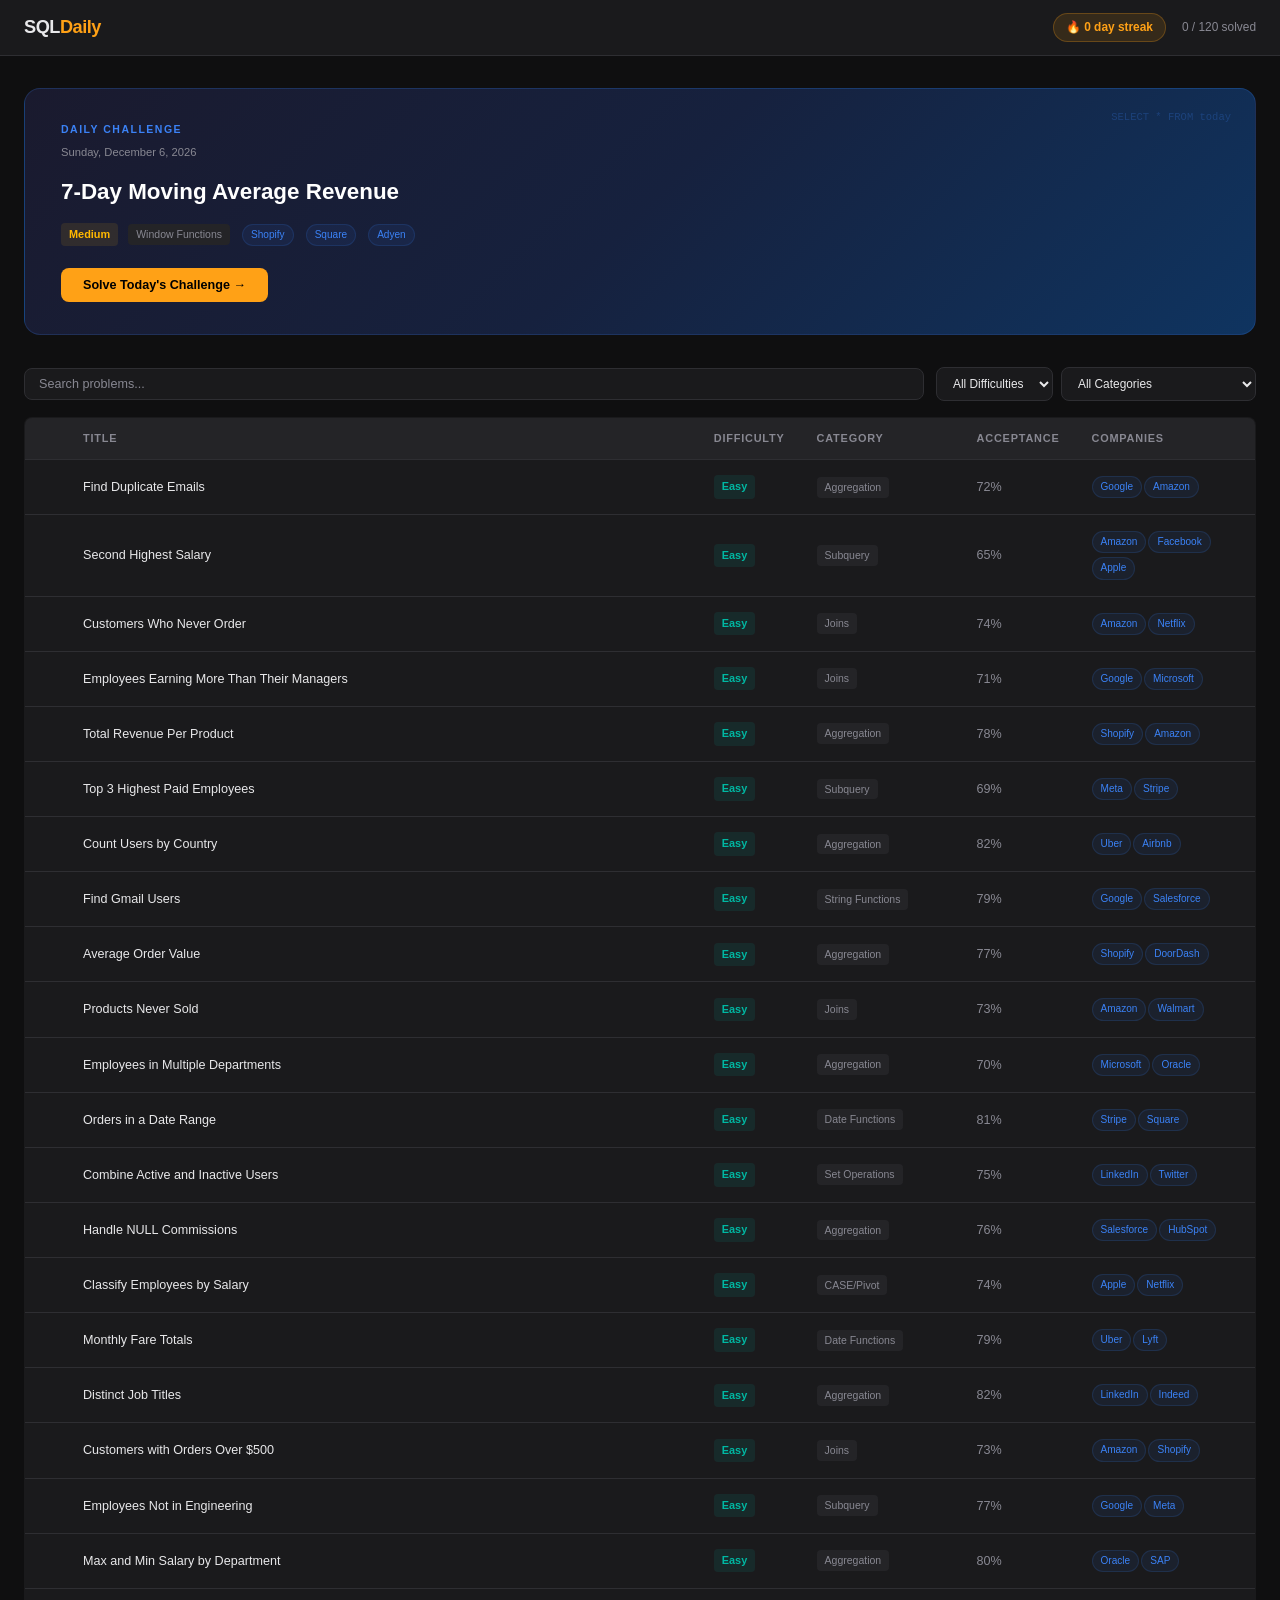
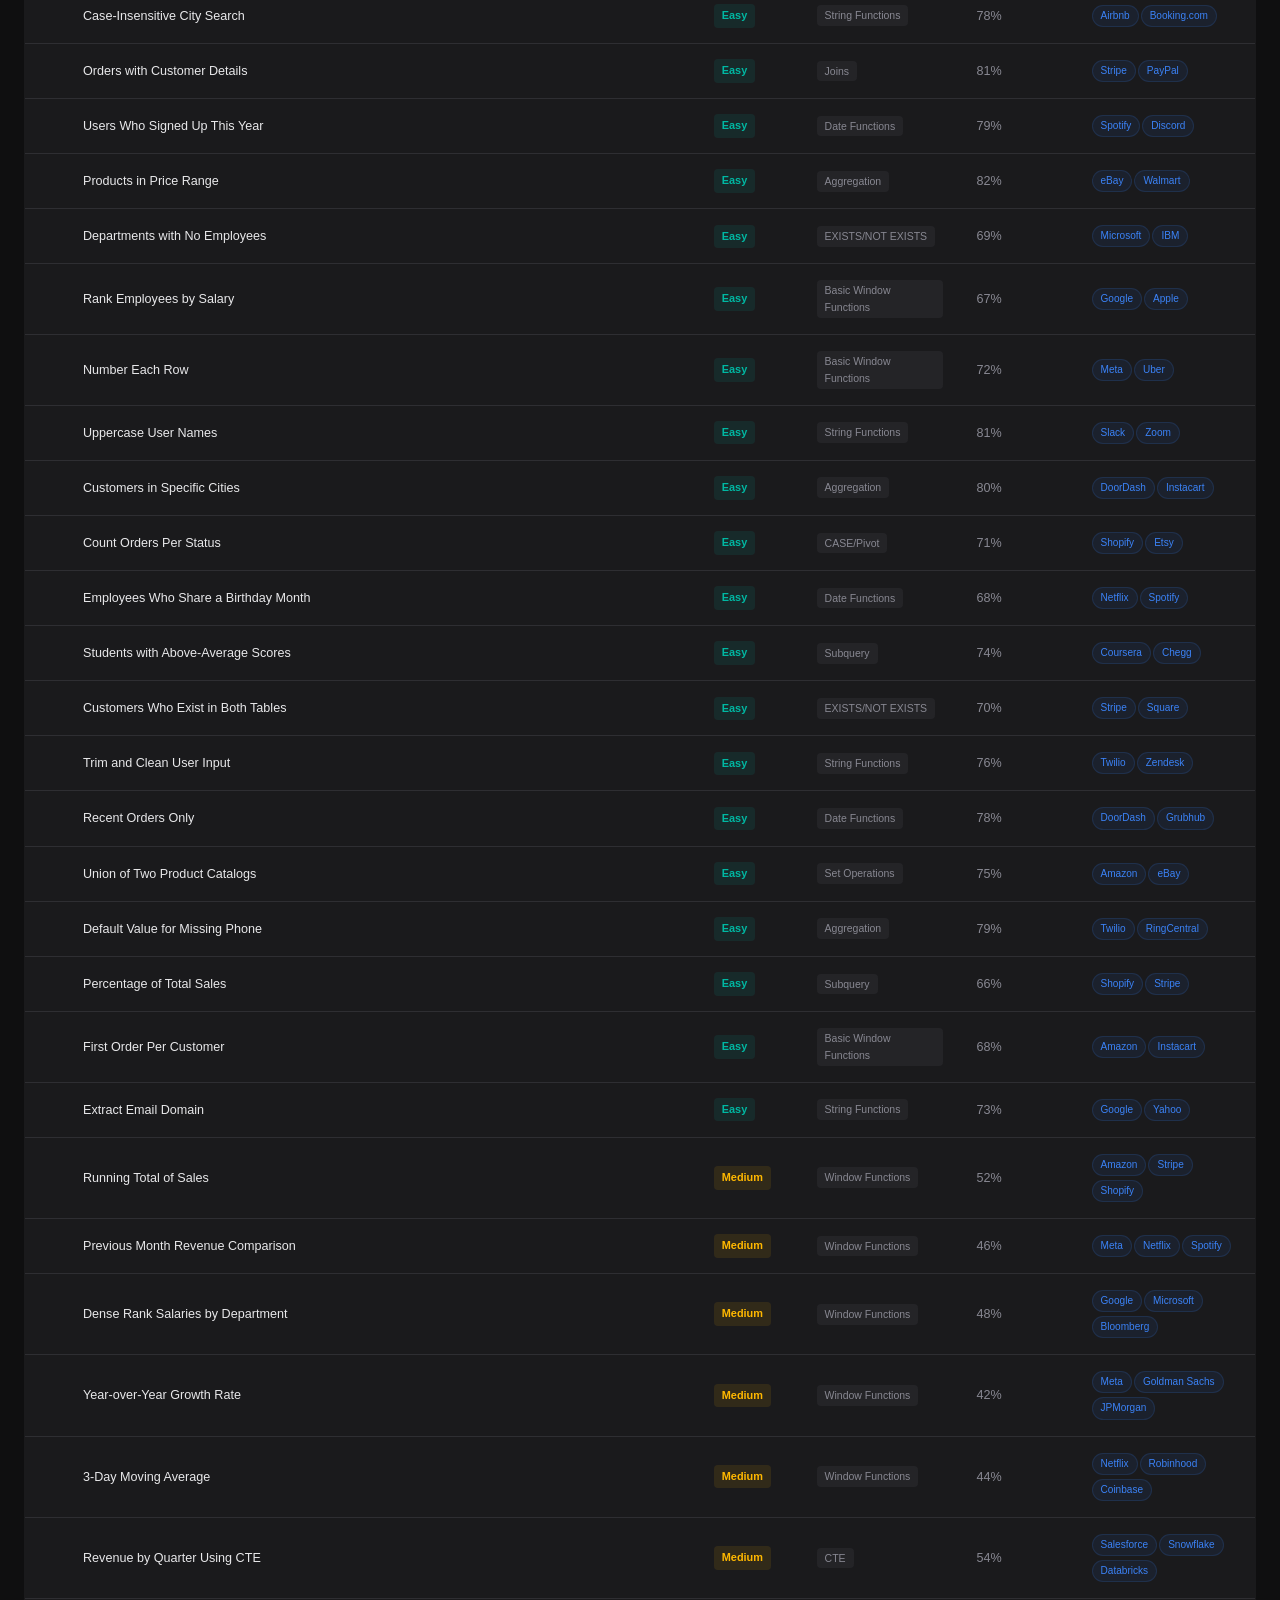
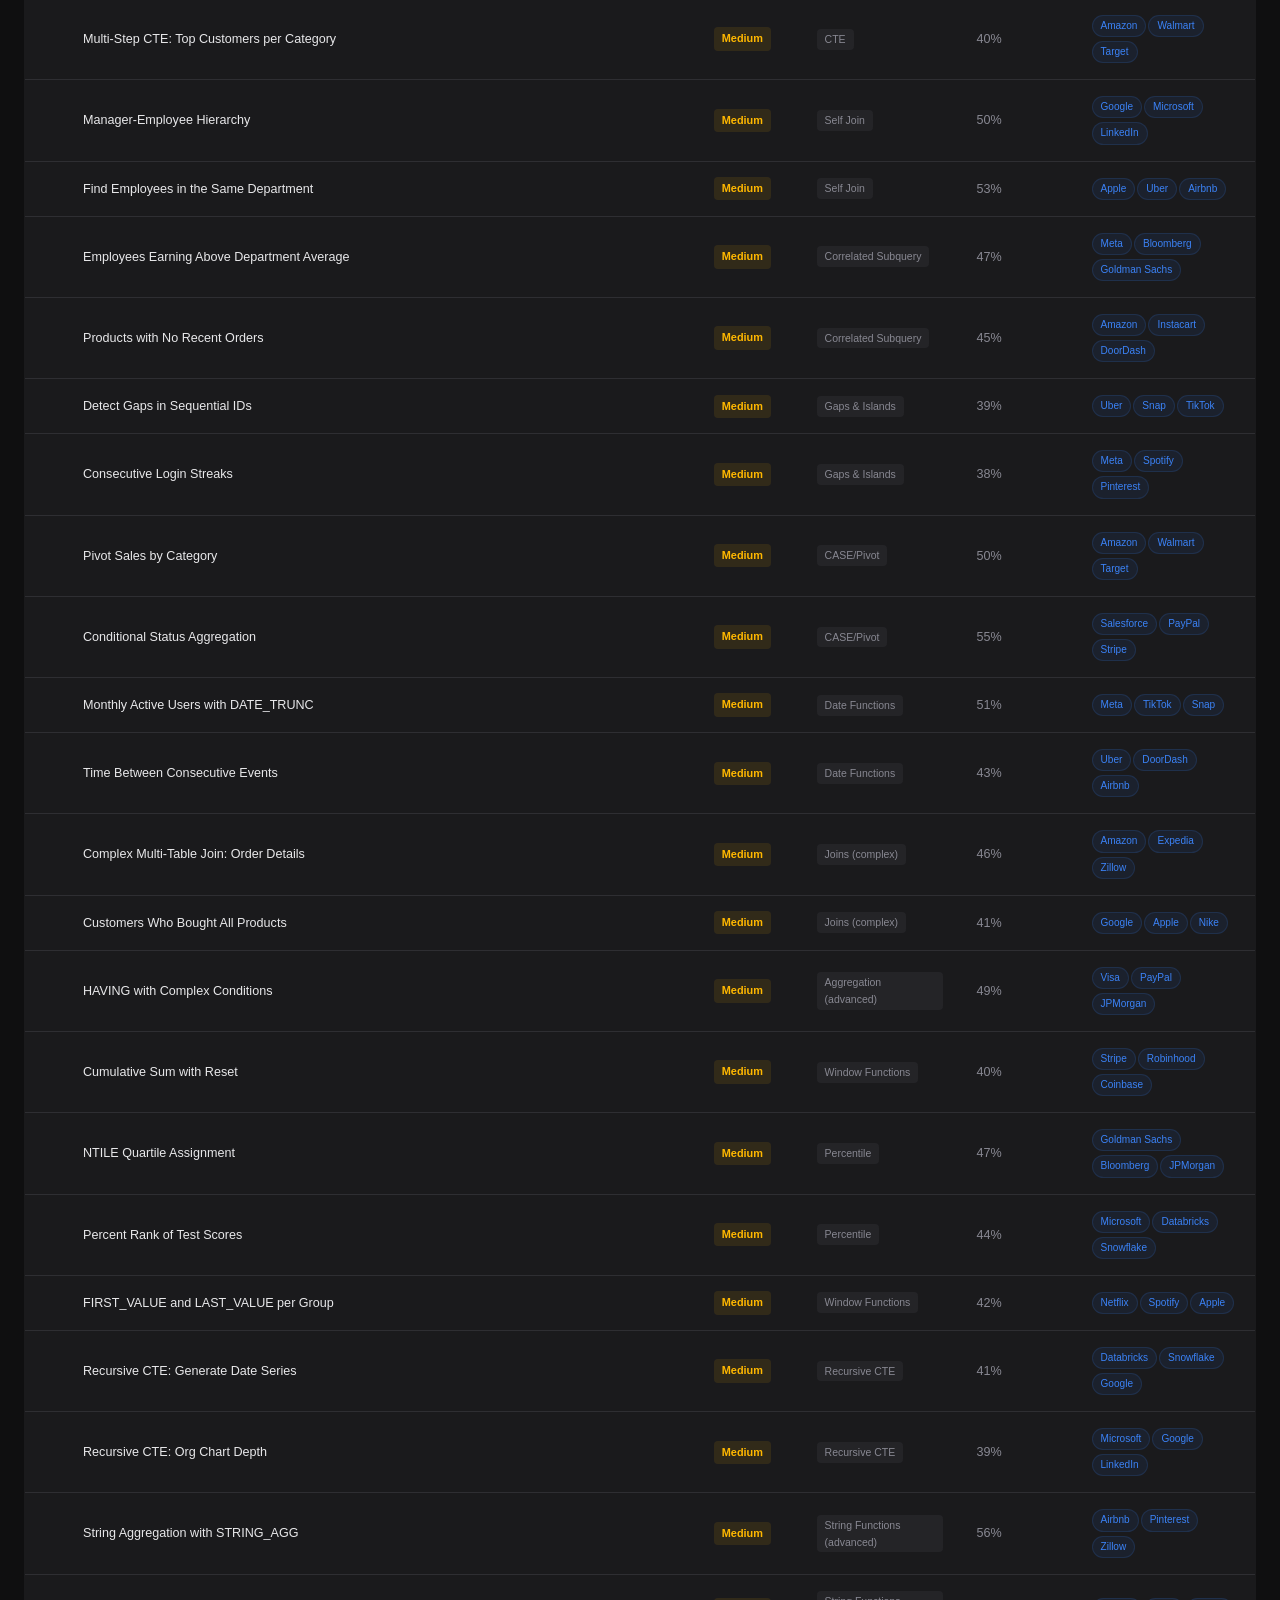
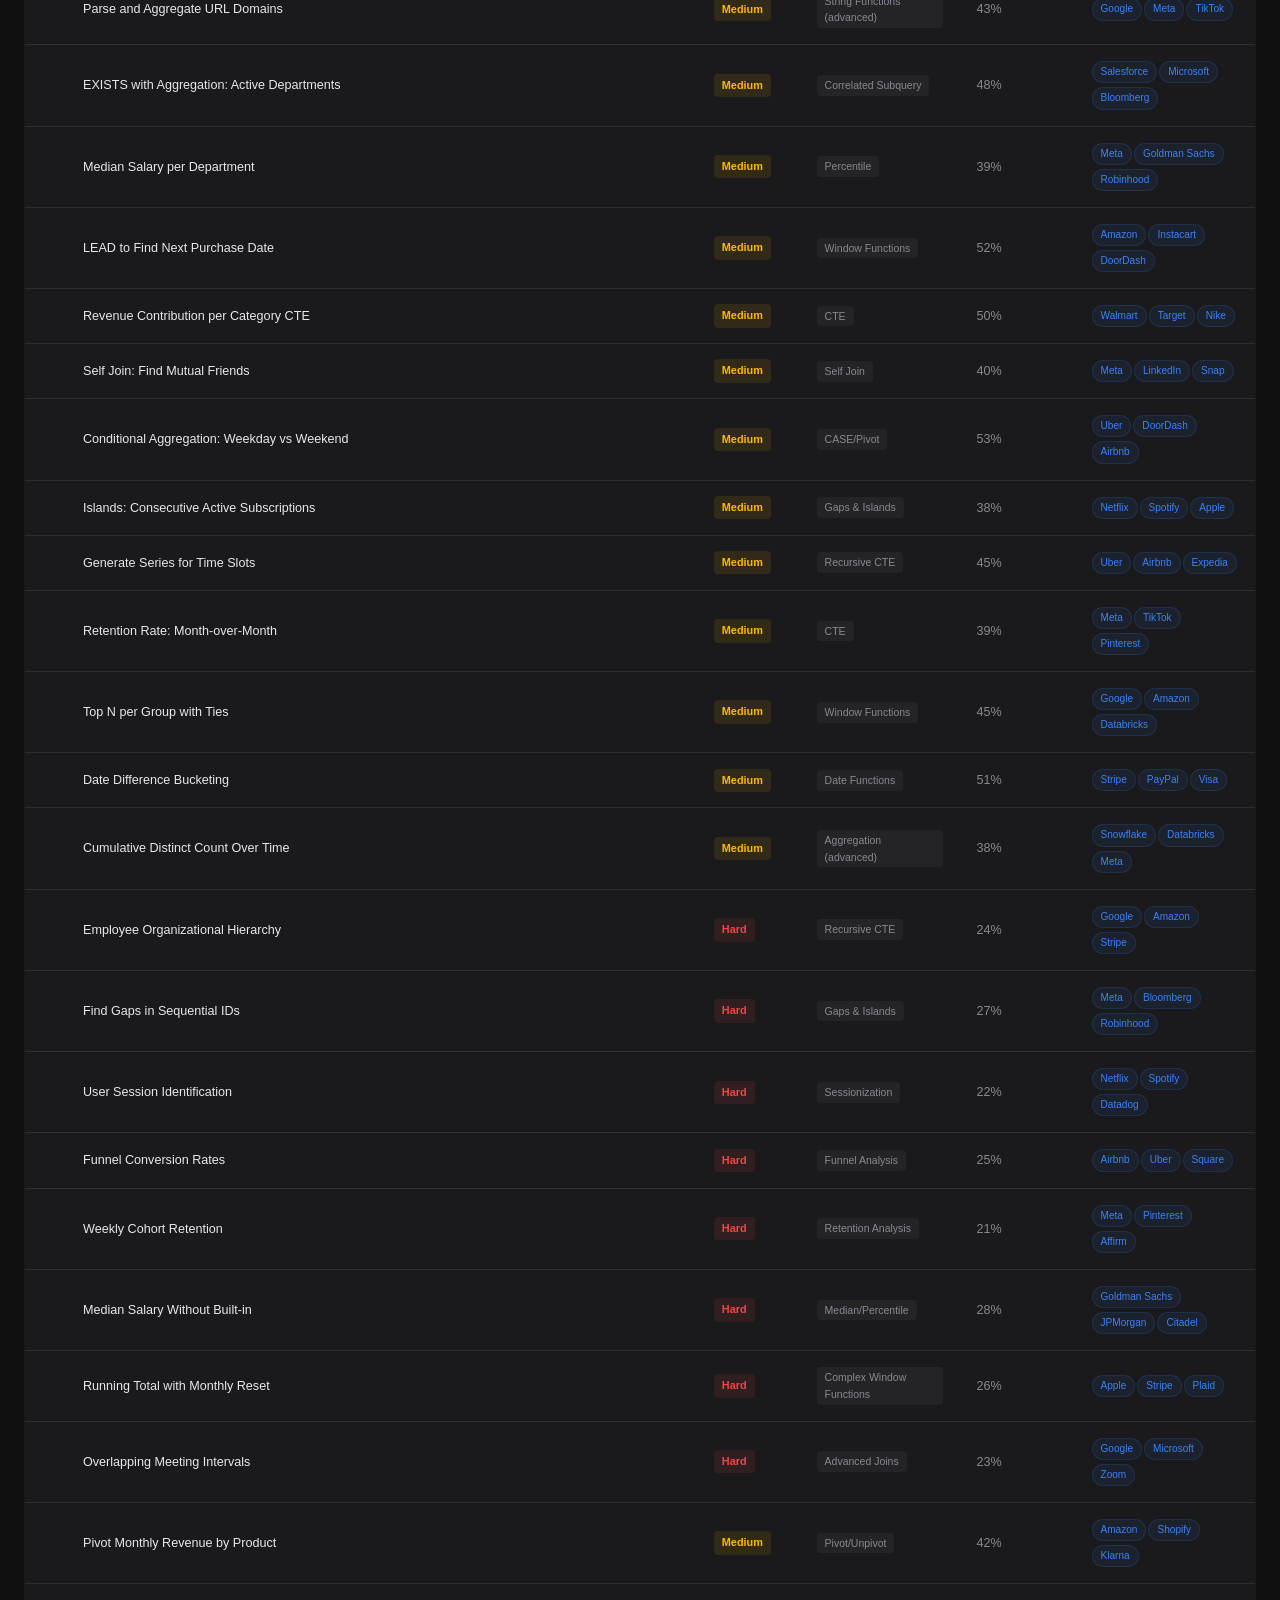
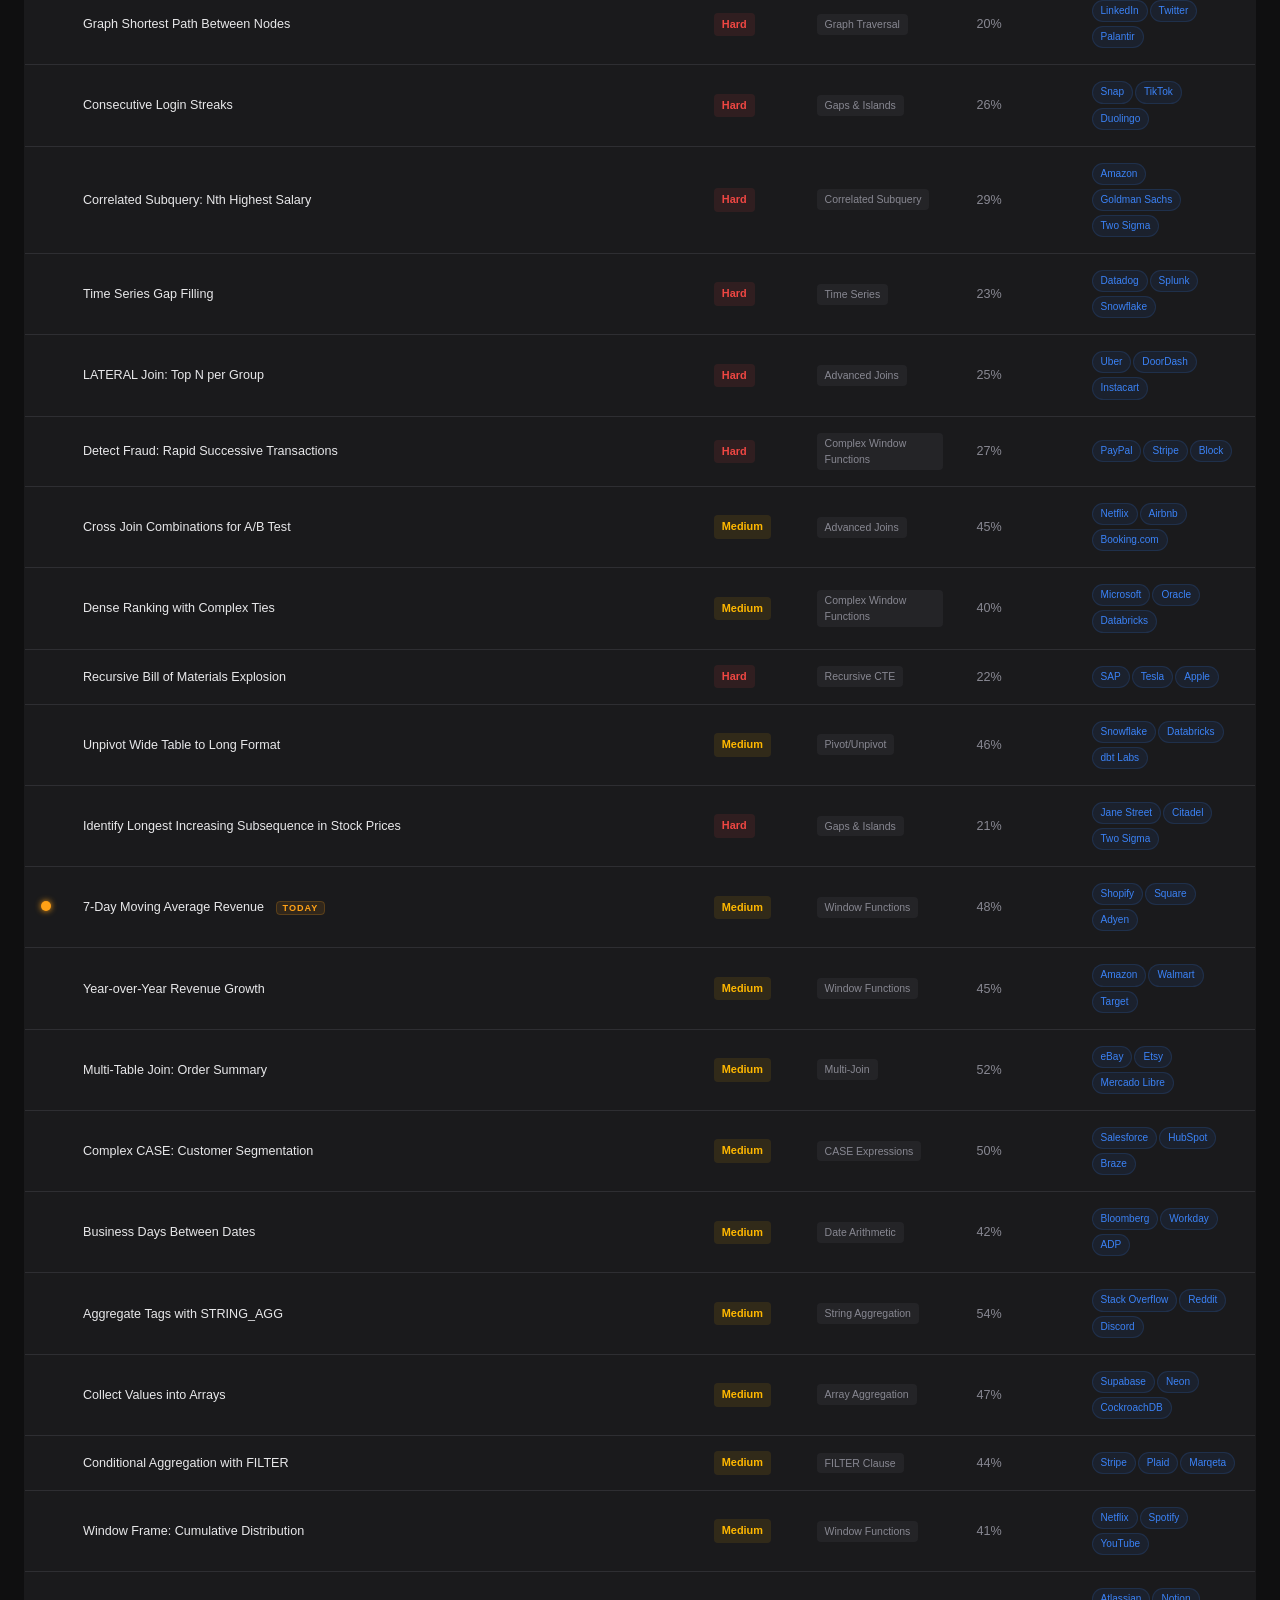
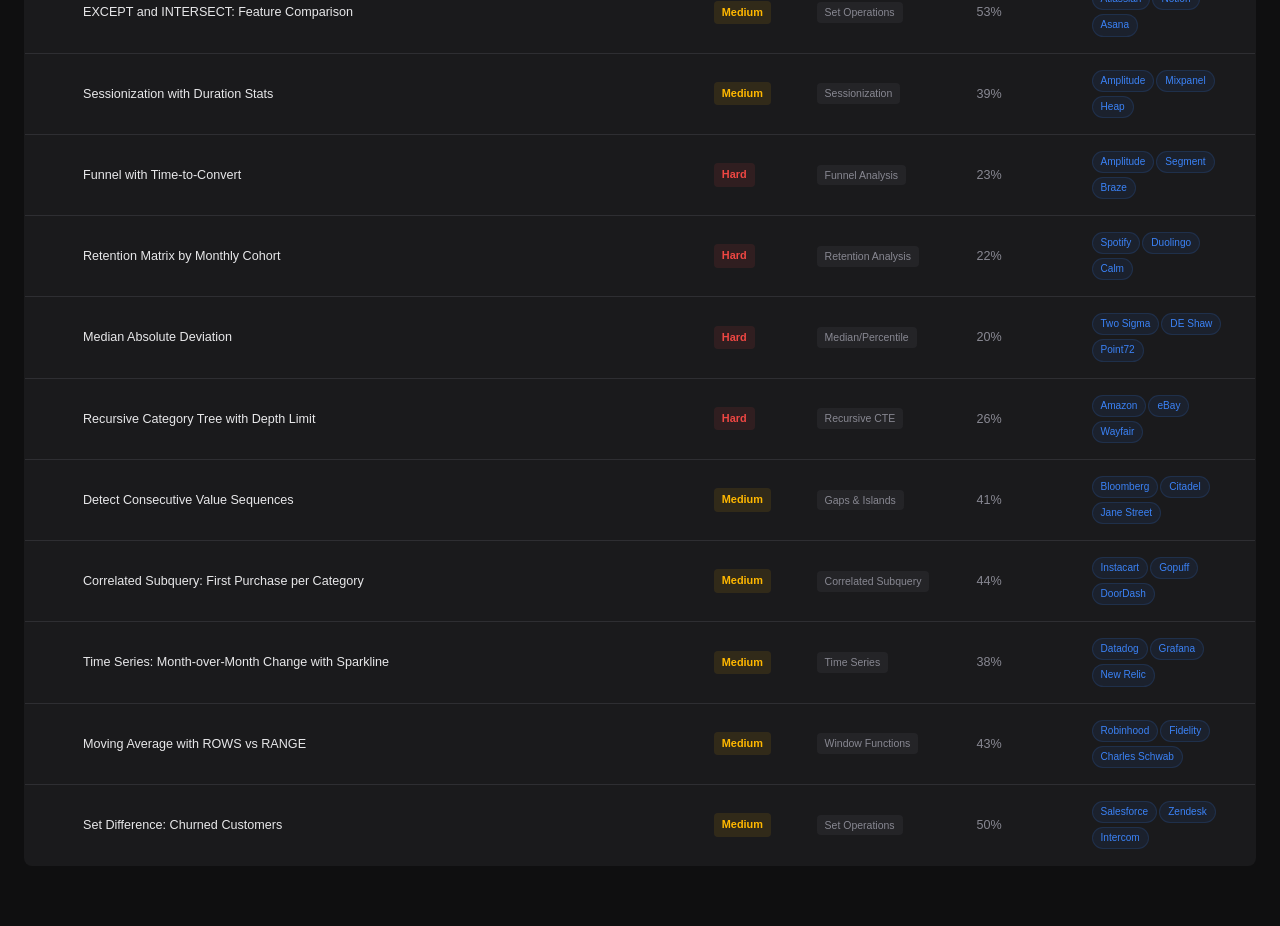
==== index.html @ 5592ad24 "Initial commit: SQLDaily - SQL practice platform 120 problems (40 Easy, 60 Medium, 20 Hard) with bla" ====
<!DOCTYPE html>
<html lang="en">
<head>
  <meta charset="UTF-8" />
  <meta name="viewport" content="width=device-width, initial-scale=1.0" />
  <title>SQLDaily — Practice SQL Every Day</title>
  <link rel="stylesheet" href="style.css" />
</head>
<body>
  <!-- NAV -->
  <nav class="navbar">
    <div class="nav-left">
      <span class="logo">SQL<span class="logo-accent">Daily</span></span>
    </div>
    <div class="nav-right">
      <span class="streak-badge" id="streakBadge">🔥 <span id="streakCount">0</span> day streak</span>
      <span class="progress-text" id="progressText">0 / 0 solved</span>
    </div>
  </nav>

  <!-- HERO / DAILY CHALLENGE -->
  <div class="hero" id="dailyHero">
    <div class="hero-label">Daily Challenge</div>
    <div class="hero-date" id="heroDate"></div>
    <h2 class="hero-title" id="heroTitle">Loading...</h2>
    <div class="hero-meta" id="heroMeta"></div>
    <button class="btn-primary" id="heroBtn">Solve Today's Challenge →</button>
  </div>

  <!-- FILTERS + SEARCH -->
  <div class="list-container">
    <div class="list-header">
      <div class="search-wrap">
        <input type="text" id="searchInput" class="search-input" placeholder="Search problems..." />
      </div>
      <div class="filter-wrap">
        <select id="diffFilter" class="filter-select">
          <option value="">All Difficulties</option>
          <option value="Easy">Easy</option>
          <option value="Medium">Medium</option>
          <option value="Hard">Hard</option>
        </select>
        <select id="catFilter" class="filter-select">
          <option value="">All Categories</option>
        </select>
      </div>
    </div>

    <!-- PROBLEM TABLE -->
    <table class="problem-table">
      <thead>
        <tr>
          <th class="col-status"></th>
          <th class="col-title">Title</th>
          <th class="col-diff">Difficulty</th>
          <th class="col-cat">Category</th>
          <th class="col-accept">Acceptance</th>
          <th class="col-companies">Companies</th>
        </tr>
      </thead>
      <tbody id="problemList"></tbody>
    </table>
  </div>

  <script src="problems.js"></script>
  <script src="app.js"></script>
</body>
</html>
---- style.css ----
/* ============================================================
   RESET & BASE
   ============================================================ */
*, *::before, *::after { box-sizing: border-box; margin: 0; padding: 0; }

:root {
  --bg:         #0f0f10;
  --bg-2:       #1a1a1c;
  --bg-3:       #242427;
  --border:     #2e2e32;
  --text:       #e8e8ea;
  --text-muted: #888892;
  --accent:     #ffa116;
  --accent-2:   #3b82f6;
  --green:      #00b8a3;
  --yellow:     #ffb800;
  --red:        #ef4743;
  --easy:       #00b8a3;
  --medium:     #ffb800;
  --hard:       #ef4743;
  --radius:     8px;
  --font:       'Inter', -apple-system, BlinkMacSystemFont, 'Segoe UI', sans-serif;
  --font-mono:  'JetBrains Mono', 'Fira Code', 'Cascadia Code', monospace;
}

html { font-size: 14px; }
body {
  font-family: var(--font);
  background: var(--bg);
  color: var(--text);
  min-height: 100vh;
  line-height: 1.6;
}

a { color: inherit; text-decoration: none; }

/* ============================================================
   NAVBAR
   ============================================================ */
.navbar {
  position: sticky;
  top: 0;
  z-index: 100;
  display: flex;
  align-items: center;
  justify-content: space-between;
  padding: 0 24px;
  height: 56px;
  background: var(--bg-2);
  border-bottom: 1px solid var(--border);
}

.logo { font-size: 1.3rem; font-weight: 800; letter-spacing: -0.5px; }
.logo-accent { color: var(--accent); }

.nav-right { display: flex; align-items: center; gap: 16px; }

.streak-badge {
  background: rgba(255,161,22,0.12);
  color: var(--accent);
  border: 1px solid rgba(255,161,22,0.25);
  border-radius: 20px;
  padding: 4px 12px;
  font-weight: 600;
  font-size: 0.85rem;
}

.progress-text { color: var(--text-muted); font-size: 0.85rem; }

.back-link {
  color: var(--text-muted);
  font-size: 0.85rem;
  margin-right: 16px;
  transition: color 0.15s;
}
.back-link:hover { color: var(--text); }

/* ============================================================
   HERO / DAILY CHALLENGE
   ============================================================ */
.hero {
  margin: 32px 24px;
  padding: 32px 36px;
  background: linear-gradient(135deg, #1a1a2e 0%, #16213e 50%, #0f3460 100%);
  border: 1px solid rgba(59,130,246,0.2);
  border-radius: 16px;
  position: relative;
  overflow: hidden;
}

.hero::before {
  content: 'SELECT * FROM today';
  position: absolute;
  top: 20px; right: 24px;
  font-family: var(--font-mono);
  font-size: 0.75rem;
  color: rgba(59,130,246,0.25);
  pointer-events: none;
}

.hero-label {
  font-size: 0.75rem;
  font-weight: 700;
  text-transform: uppercase;
  letter-spacing: 1.5px;
  color: var(--accent-2);
  margin-bottom: 6px;
}

.hero-date {
  font-size: 0.8rem;
  color: var(--text-muted);
  margin-bottom: 12px;
}

.hero-title {
  font-size: 1.6rem;
  font-weight: 700;
  margin-bottom: 12px;
  color: #fff;
}

.hero-meta { display: flex; align-items: center; gap: 10px; margin-bottom: 20px; flex-wrap: wrap; }

.btn-primary {
  background: var(--accent);
  color: #000;
  border: none;
  border-radius: var(--radius);
  padding: 10px 22px;
  font-weight: 700;
  font-size: 0.9rem;
  cursor: pointer;
  transition: opacity 0.15s, transform 0.1s;
}
.btn-primary:hover { opacity: 0.9; transform: translateY(-1px); }

/* ============================================================
   PROBLEM LIST
   ============================================================ */
.list-container { padding: 0 24px 60px; }

.list-header {
  display: flex;
  align-items: center;
  justify-content: space-between;
  margin-bottom: 16px;
  gap: 12px;
  flex-wrap: wrap;
}

.search-wrap { flex: 1; min-width: 200px; }

.search-input {
  width: 100%;
  background: var(--bg-2);
  border: 1px solid var(--border);
  border-radius: var(--radius);
  padding: 8px 14px;
  color: var(--text);
  font-size: 0.9rem;
  outline: none;
  transition: border-color 0.15s;
}
.search-input:focus { border-color: var(--accent-2); }
.search-input::placeholder { color: var(--text-muted); }

.filter-wrap { display: flex; gap: 8px; }

.filter-select {
  background: var(--bg-2);
  border: 1px solid var(--border);
  border-radius: var(--radius);
  padding: 8px 12px;
  color: var(--text);
  font-size: 0.85rem;
  outline: none;
  cursor: pointer;
}
.filter-select:focus { border-color: var(--accent-2); }

.problem-table {
  width: 100%;
  border-collapse: collapse;
  background: var(--bg-2);
  border: 1px solid var(--border);
  border-radius: var(--radius);
  overflow: hidden;
}

.problem-table thead tr {
  background: var(--bg-3);
  border-bottom: 1px solid var(--border);
}

.problem-table th {
  padding: 12px 16px;
  text-align: left;
  font-size: 0.78rem;
  font-weight: 600;
  text-transform: uppercase;
  letter-spacing: 0.8px;
  color: var(--text-muted);
}

.problem-table tbody tr {
  border-bottom: 1px solid var(--border);
  cursor: pointer;
  transition: background 0.12s;
}
.problem-table tbody tr:last-child { border-bottom: none; }
.problem-table tbody tr:hover { background: var(--bg-3); }
.problem-table tbody tr.solved { opacity: 0.7; }

.problem-table td {
  padding: 14px 16px;
  font-size: 0.9rem;
  vertical-align: middle;
}

.col-status { width: 36px; }
.col-title  { min-width: 200px; }
.col-diff   { width: 100px; }
.col-cat    { width: 160px; }
.col-accept { width: 100px; }
.col-companies { width: 180px; }

.status-dot {
  width: 10px; height: 10px;
  border-radius: 50%;
  display: inline-block;
}
.status-dot.solved-dot  { background: var(--green); }
.status-dot.daily-dot   { background: var(--accent); box-shadow: 0 0 6px var(--accent); }

.prob-title-cell { font-weight: 500; color: var(--text); }
.prob-title-cell:hover { color: var(--accent-2); }

.daily-label {
  font-size: 0.65rem;
  font-weight: 700;
  text-transform: uppercase;
  letter-spacing: 1px;
  color: var(--accent);
  background: rgba(255,161,22,0.1);
  border: 1px solid rgba(255,161,22,0.2);
  border-radius: 4px;
  padding: 1px 6px;
  margin-left: 8px;
  vertical-align: middle;
}

/* ============================================================
   BADGES (difficulty / tags / companies)
   ============================================================ */
.badge {
  display: inline-flex;
  align-items: center;
  border-radius: 4px;
  padding: 3px 8px;
  font-size: 0.78rem;
  font-weight: 600;
}

.badge-easy   { color: var(--easy);   background: rgba(0,184,163,0.1);  }
.badge-medium { color: var(--medium); background: rgba(255,184,0,0.1);  }
.badge-hard   { color: var(--hard);   background: rgba(239,71,67,0.1);  }

.tag {
  display: inline-flex;
  align-items: center;
  background: var(--bg-3);
  color: var(--text-muted);
  border-radius: 4px;
  padding: 2px 8px;
  font-size: 0.75rem;
  margin: 2px 2px 2px 0;
}

.company-chip {
  display: inline-flex;
  align-items: center;
  background: rgba(59,130,246,0.08);
  color: var(--accent-2);
  border: 1px solid rgba(59,130,246,0.15);
  border-radius: 12px;
  padding: 2px 8px;
  font-size: 0.72rem;
  font-weight: 500;
  margin: 2px 2px 2px 0;
}

.accept-pct { color: var(--text-muted); font-size: 0.85rem; }

/* ============================================================
   PROBLEM PAGE — SPLIT VIEW
   ============================================================ */
body.problem-page {
  height: 100vh;
  display: flex;
  flex-direction: column;
  overflow: hidden;
}

body.problem-page .navbar { flex-shrink: 0; }

.split-view {
  flex: 1;
  display: flex;
  overflow: hidden;
  gap: 0;
}

.panel {
  display: flex;
  flex-direction: column;
  overflow: hidden;
}

.panel-left  { width: 45%; min-width: 320px; border-right: 1px solid var(--border); }
.panel-right { flex: 1; display: flex; flex-direction: column; }

.divider {
  width: 4px;
  background: var(--border);
  cursor: col-resize;
  transition: background 0.15s;
}
.divider:hover { background: var(--accent-2); }

/* PANEL TABS */
.panel-tabs {
  display: flex;
  border-bottom: 1px solid var(--border);
  background: var(--bg-2);
  padding: 0 16px;
  flex-shrink: 0;
}

.tab-btn {
  background: none;
  border: none;
  border-bottom: 2px solid transparent;
  color: var(--text-muted);
  padding: 12px 16px;
  font-size: 0.85rem;
  font-weight: 500;
  cursor: pointer;
  transition: color 0.15s, border-color 0.15s;
  margin-bottom: -1px;
}
.tab-btn:hover { color: var(--text); }
.tab-btn.active { color: var(--text); border-bottom-color: var(--accent-2); }

.tab-content { overflow-y: auto; flex: 1; padding: 24px; }

/* PROBLEM HEADER */
.problem-header { margin-bottom: 20px; }
.problem-number { color: var(--text-muted); font-size: 0.85rem; }
.problem-title { font-size: 1.2rem; font-weight: 700; margin: 6px 0 10px; }
.problem-badges { display: flex; flex-wrap: wrap; gap: 8px; align-items: center; }

/* PROBLEM DESCRIPTION */
.problem-description { font-size: 0.9rem; line-height: 1.8; color: #c8c8d0; }
.problem-description h3 { font-size: 0.95rem; margin: 20px 0 8px; color: var(--text); }
.problem-description p  { margin-bottom: 12px; }
.problem-description code {
  background: var(--bg-3);
  border-radius: 3px;
  padding: 1px 5px;
  font-family: var(--font-mono);
  font-size: 0.85em;
  color: #e06c75;
}
.problem-description strong { color: var(--text); }
.problem-description table {
  border-collapse: collapse;
  width: 100%;
  margin: 12px 0;
  font-size: 0.85rem;
}
.problem-description th {
  background: var(--bg-3);
  padding: 8px 12px;
  text-align: left;
  border: 1px solid var(--border);
  color: var(--text-muted);
  font-weight: 600;
  font-size: 0.78rem;
  text-transform: uppercase;
  letter-spacing: 0.5px;
}
.problem-description td {
  padding: 8px 12px;
  border: 1px solid var(--border);
  font-family: var(--font-mono);
  font-size: 0.82rem;
}

/* HINT BOX */
.hint-box {
  margin-top: 24px;
  padding: 16px;
  background: rgba(255,184,0,0.06);
  border: 1px solid rgba(255,184,0,0.2);
  border-radius: var(--radius);
}
.hint-label { font-weight: 700; color: var(--yellow); margin-bottom: 6px; font-size: 0.85rem; }
.hint-box p  { font-size: 0.88rem; color: var(--text-muted); line-height: 1.7; }

/* SUBMISSIONS */
.submissions-empty {
  text-align: center;
  padding: 60px 20px;
  color: var(--text-muted);
}
.empty-icon { font-size: 2.5rem; margin-bottom: 12px; }
.empty-sub  { font-size: 0.82rem; margin-top: 4px; }

.sub-item {
  display: flex;
  align-items: center;
  justify-content: space-between;
  padding: 12px 0;
  border-bottom: 1px solid var(--border);
  font-size: 0.85rem;
}
.sub-status-pass { color: var(--green); font-weight: 600; }
.sub-status-fail { color: var(--red);   font-weight: 600; }
.sub-time { color: var(--text-muted); font-size: 0.78rem; }
.sub-attempt { color: var(--text-muted); font-size: 0.75rem; margin-left: 8px; }

/* ============================================================
   EDITOR
   ============================================================ */
.editor-toolbar {
  display: flex;
  align-items: center;
  justify-content: space-between;
  padding: 8px 16px;
  background: var(--bg-2);
  border-bottom: 1px solid var(--border);
  flex-shrink: 0;
}

.lang-badge {
  background: var(--bg-3);
  color: var(--text-muted);
  border-radius: 4px;
  padding: 3px 10px;
  font-size: 0.78rem;
  font-weight: 600;
}

.toolbar-actions { display: flex; gap: 8px; }

.icon-btn {
  background: none;
  border: 1px solid var(--border);
  border-radius: 5px;
  color: var(--text-muted);
  padding: 4px 10px;
  font-size: 0.78rem;
  cursor: pointer;
  transition: color 0.15s, border-color 0.15s;
}
.icon-btn:hover { color: var(--text); border-color: var(--text-muted); }

.editor-wrap { flex: 1; overflow: hidden; position: relative; }

.CodeMirror {
  height: 100% !important;
  font-family: var(--font-mono) !important;
  font-size: 13px !important;
  line-height: 1.6 !important;
}
.CodeMirror-scroll { height: 100% !important; }

/* Fallback textarea (no CodeMirror) */
#sqlEditor {
  width: 100%;
  height: 100%;
  background: #282a36;
  color: #f8f8f2;
  font-family: var(--font-mono);
  font-size: 13px;
  padding: 16px;
  border: none;
  outline: none;
  resize: none;
  line-height: 1.6;
}

/* ============================================================
   OUTPUT PANEL
   ============================================================ */
.output-panel {
  flex-shrink: 0;
  min-height: 220px;
  max-height: 50vh;
  display: flex;
  flex-direction: column;
  border-top: 1px solid var(--border);
  background: var(--bg-2);
}

.output-header {
  display: flex;
  align-items: center;
  justify-content: space-between;
  padding: 8px 16px;
  border-bottom: 1px solid var(--border);
  flex-shrink: 0;
}

.output-tabs { display: flex; gap: 4px; }

.out-tab {
  background: none;
  border: none;
  border-radius: 4px;
  color: var(--text-muted);
  padding: 4px 12px;
  font-size: 0.82rem;
  cursor: pointer;
  transition: background 0.12s, color 0.12s;
}
.out-tab:hover   { background: var(--bg-3); color: var(--text); }
.out-tab.active  { background: var(--bg-3); color: var(--text); }

.run-actions { display: flex; gap: 8px; align-items: center; }

.btn-run {
  background: var(--bg-3);
  border: 1px solid var(--border);
  border-radius: var(--radius);
  color: var(--text);
  padding: 6px 16px;
  font-weight: 600;
  font-size: 0.85rem;
  cursor: pointer;
  transition: background 0.12s;
}
.btn-run:hover { background: #35353a; }

.btn-submit {
  background: var(--green);
  border: none;
  border-radius: var(--radius);
  color: #000;
  padding: 6px 18px;
  font-weight: 700;
  font-size: 0.85rem;
  cursor: pointer;
  transition: opacity 0.15s;
}
.btn-submit:hover { opacity: 0.85; }

.output-body {
  flex: 1;
  overflow-y: auto;
  padding: 12px 16px;
  font-family: var(--font-mono);
  font-size: 0.82rem;
}

.output-placeholder {
  height: 100%;
  display: flex;
  align-items: center;
  justify-content: center;
  color: var(--text-muted);
  font-family: var(--font);
  font-size: 0.85rem;
}

.output-result-table {
  width: 100%;
  border-collapse: collapse;
}
.output-result-table th {
  background: var(--bg-3);
  padding: 6px 10px;
  text-align: left;
  font-size: 0.78rem;
  font-weight: 600;
  color: var(--text-muted);
  border: 1px solid var(--border);
  text-transform: uppercase;
  letter-spacing: 0.5px;
}
.output-result-table td {
  padding: 6px 10px;
  border: 1px solid var(--border);
  color: var(--text);
}

.output-success { color: var(--green); font-family: var(--font); padding: 4px 0; font-size: 0.88rem; }
.output-error   { color: var(--red);   font-family: var(--font); padding: 4px 0; font-size: 0.88rem; }

/* Run output */
.run-output-wrap { font-family: var(--font); font-size: 0.85rem; }
.run-section-label { font-size: 0.75rem; font-weight: 700; text-transform: uppercase; letter-spacing: 0.8px; margin-bottom: 6px; }
.run-query-block { margin-bottom: 12px; }
.run-query-pre {
  font-family: var(--font-mono);
  font-size: 0.82rem;
  line-height: 1.6;
  background: #282a36;
  color: #f8f8f2;
  padding: 12px;
  border-radius: 6px;
  white-space: pre-wrap;
  margin: 0;
  overflow-x: auto;
}
.run-info { margin-bottom: 10px; }
.run-info-item { color: var(--text-muted); padding: 2px 0; line-height: 1.5; }
.run-info-item strong { color: var(--text); }
.run-issues { margin-bottom: 10px; }
.run-issue-item { color: var(--yellow); padding: 2px 0; line-height: 1.5; font-size: 0.82rem; }
.run-issue-item code { background: var(--bg-3); border-radius: 3px; padding: 1px 5px; font-family: var(--font-mono); font-size: 0.8em; }

/* Inline hint (in output panel) */
.inline-hint {
  margin-top: 10px;
  padding: 12px;
  background: rgba(255,184,0,0.06);
  border: 1px solid rgba(255,184,0,0.2);
  border-radius: var(--radius);
  font-family: var(--font);
}
.inline-hint-label { font-weight: 700; color: var(--yellow); margin-bottom: 4px; font-size: 0.82rem; }
.inline-hint p { font-size: 0.85rem; color: var(--text-muted); line-height: 1.6; margin: 0; }

/* Success wrap — make output scrollable for alternatives */
.success-wrap { font-family: var(--font); }

/* Alternative solutions section */
.alt-solutions-section { margin-top: 16px; }
.alt-section-title {
  font-size: 0.85rem;
  font-weight: 700;
  color: var(--accent-2);
  text-transform: uppercase;
  letter-spacing: 0.8px;
  margin-bottom: 4px;
}
.alt-section-desc {
  font-size: 0.82rem;
  color: var(--text-muted);
  margin-bottom: 12px;
  line-height: 1.5;
}

.alt-solution {
  border: 1px solid var(--border);
  border-radius: var(--radius);
  margin-bottom: 8px;
  overflow: hidden;
  background: var(--bg);
}

.alt-header {
  display: flex;
  align-items: center;
  gap: 8px;
  padding: 10px 14px;
  cursor: pointer;
  transition: background 0.12s;
  user-select: none;
}
.alt-header:hover { background: var(--bg-3); }

.alt-toggle {
  font-size: 0.7rem;
  color: var(--text-muted);
  transition: transform 0.2s;
  flex-shrink: 0;
}

.alt-label {
  font-size: 0.85rem;
  font-weight: 600;
  color: var(--text);
}

.alt-body {
  display: none;
  padding: 0 14px 14px;
}

.alt-solution.alt-open .alt-body { display: block; }
.alt-solution.alt-open .alt-toggle { transform: rotate(90deg); }

.alt-desc {
  font-size: 0.82rem;
  color: var(--text-muted);
  line-height: 1.6;
  margin-bottom: 10px;
}

.alt-code {
  font-family: var(--font-mono);
  font-size: 0.8rem;
  line-height: 1.6;
  background: #282a36;
  color: #f8f8f2;
  padding: 12px;
  border-radius: 6px;
  white-space: pre-wrap;
  margin: 0;
  overflow-x: auto;
}

/* ============================================================
   SOLUTION MODAL
   ============================================================ */
.modal-overlay {
  position: fixed; inset: 0;
  background: rgba(0,0,0,0.7);
  display: flex; align-items: center; justify-content: center;
  z-index: 200;
  backdrop-filter: blur(4px);
}

.modal {
  background: var(--bg-2);
  border: 1px solid var(--border);
  border-radius: 12px;
  width: 600px;
  max-width: 90vw;
  max-height: 80vh;
  display: flex;
  flex-direction: column;
  overflow: hidden;
}

.modal-header {
  display: flex;
  align-items: center;
  justify-content: space-between;
  padding: 16px 20px;
  border-bottom: 1px solid var(--border);
}
.modal-header h3 { font-size: 1rem; font-weight: 700; }

.modal-close {
  background: none;
  border: none;
  color: var(--text-muted);
  font-size: 1.1rem;
  cursor: pointer;
  padding: 4px 8px;
  border-radius: 4px;
  transition: background 0.12s;
}
.modal-close:hover { background: var(--bg-3); color: var(--text); }

.modal-body { padding: 20px; overflow-y: auto; flex: 1; }

.modal-body pre {
  font-family: var(--font-mono);
  font-size: 0.88rem;
  line-height: 1.7;
  color: #f8f8f2;
  background: #282a36;
  padding: 20px;
  border-radius: var(--radius);
  overflow-x: auto;
  white-space: pre-wrap;
}

/* ============================================================
   TOAST
   ============================================================ */
.toast {
  position: fixed;
  bottom: 32px;
  left: 50%;
  transform: translateX(-50%);
  padding: 12px 24px;
  border-radius: 8px;
  font-weight: 600;
  font-size: 0.9rem;
  z-index: 300;
  animation: fadeUp 0.25s ease;
}
.toast-success { background: #0d2b1e; border: 1px solid var(--green); color: var(--green); }
.toast-error   { background: #2b0d0d; border: 1px solid var(--red);   color: var(--red);   }

@keyframes fadeUp {
  from { opacity: 0; transform: translate(-50%, 16px); }
  to   { opacity: 1; transform: translate(-50%, 0);    }
}

/* ============================================================
   BUTTONS (shared)
   ============================================================ */
.btn-outline {
  background: none;
  border: 1px solid var(--border);
  border-radius: var(--radius);
  color: var(--text-muted);
  padding: 6px 14px;
  font-size: 0.82rem;
  cursor: pointer;
  transition: color 0.15s, border-color 0.15s;
}
.btn-outline:hover { color: var(--text); border-color: var(--text-muted); }

/* ============================================================
   SCROLLBARS
   ============================================================ */
::-webkit-scrollbar { width: 6px; height: 6px; }
::-webkit-scrollbar-track { background: transparent; }
::-webkit-scrollbar-thumb { background: var(--border); border-radius: 3px; }
::-webkit-scrollbar-thumb:hover { background: #444; }

/* ============================================================
   RESPONSIVE
   ============================================================ */
@media (max-width: 768px) {
  .hero { margin: 16px; padding: 20px; }
  .list-container { padding: 0 16px 40px; }
  .col-companies, .col-accept { display: none; }
  .split-view { flex-direction: column; }
  .panel-left { width: 100%; height: 45vh; border-right: none; border-bottom: 1px solid var(--border); }
  .divider { display: none; }
}
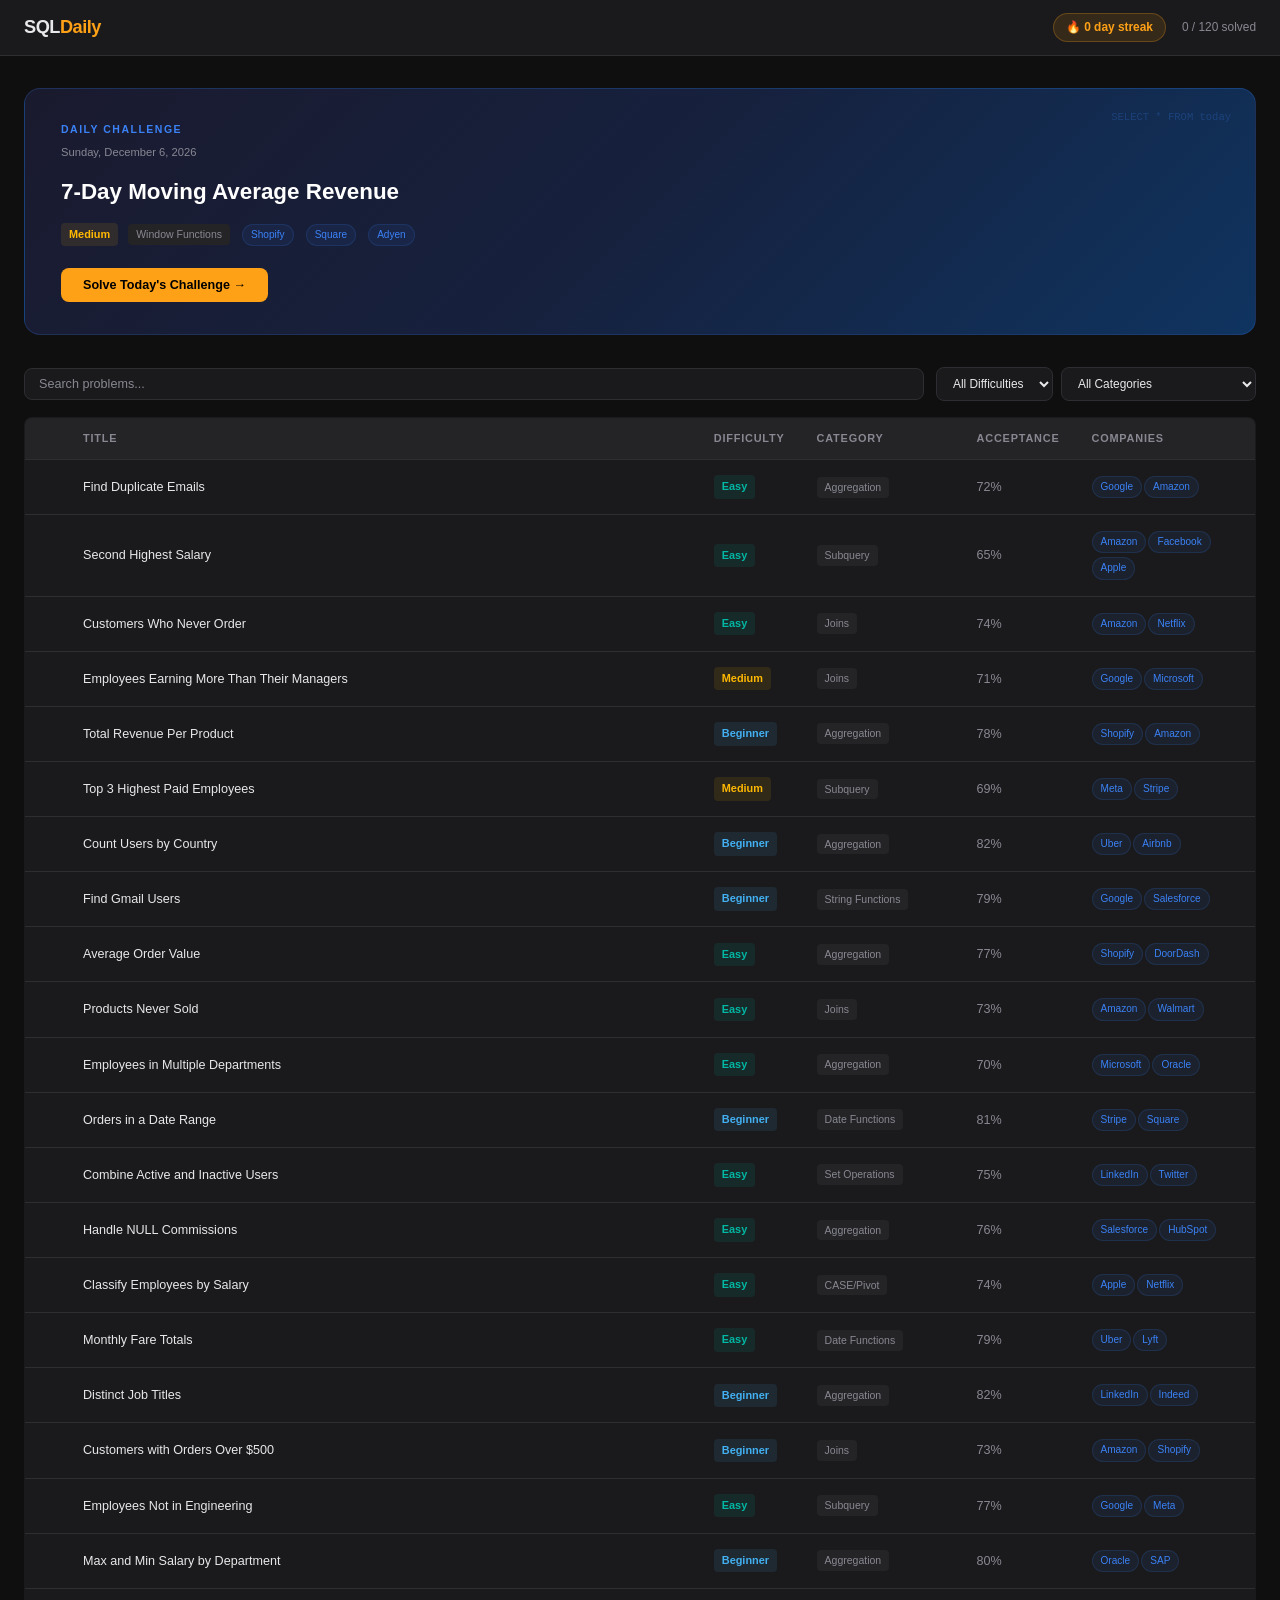
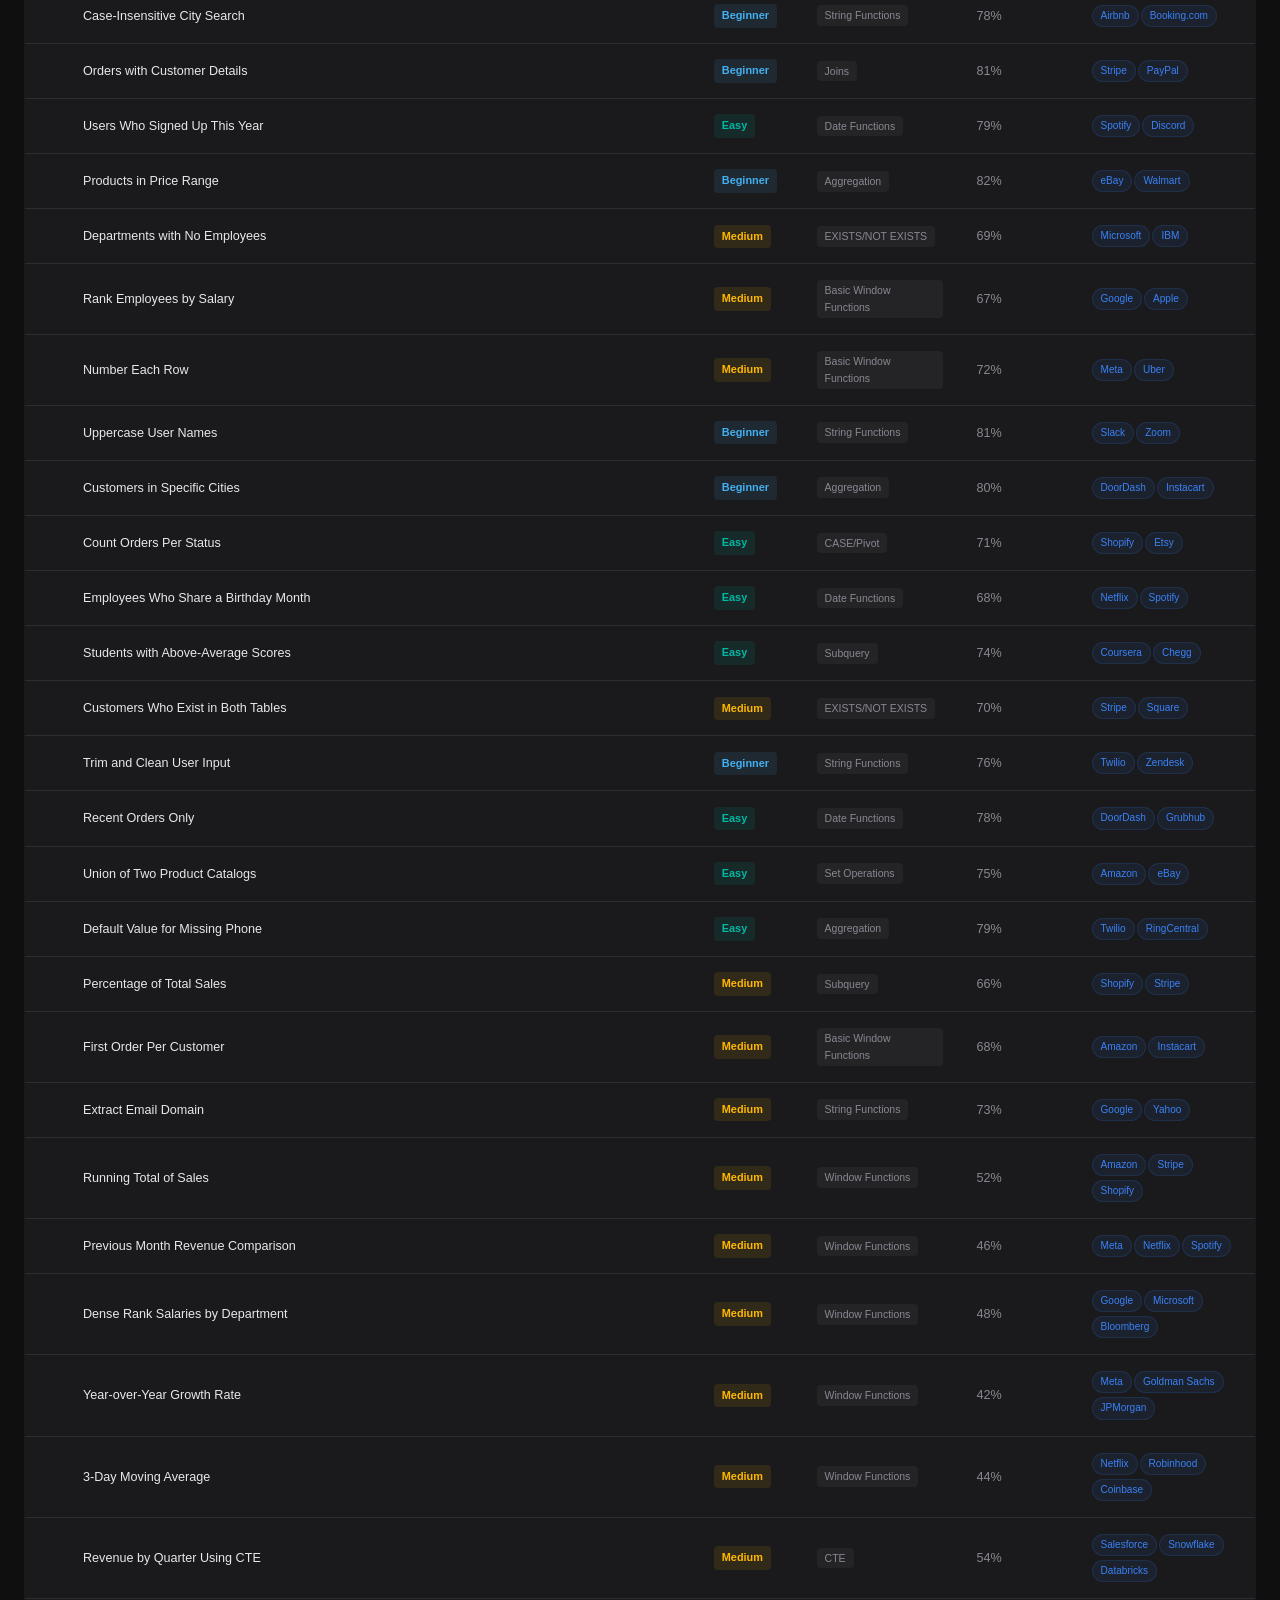
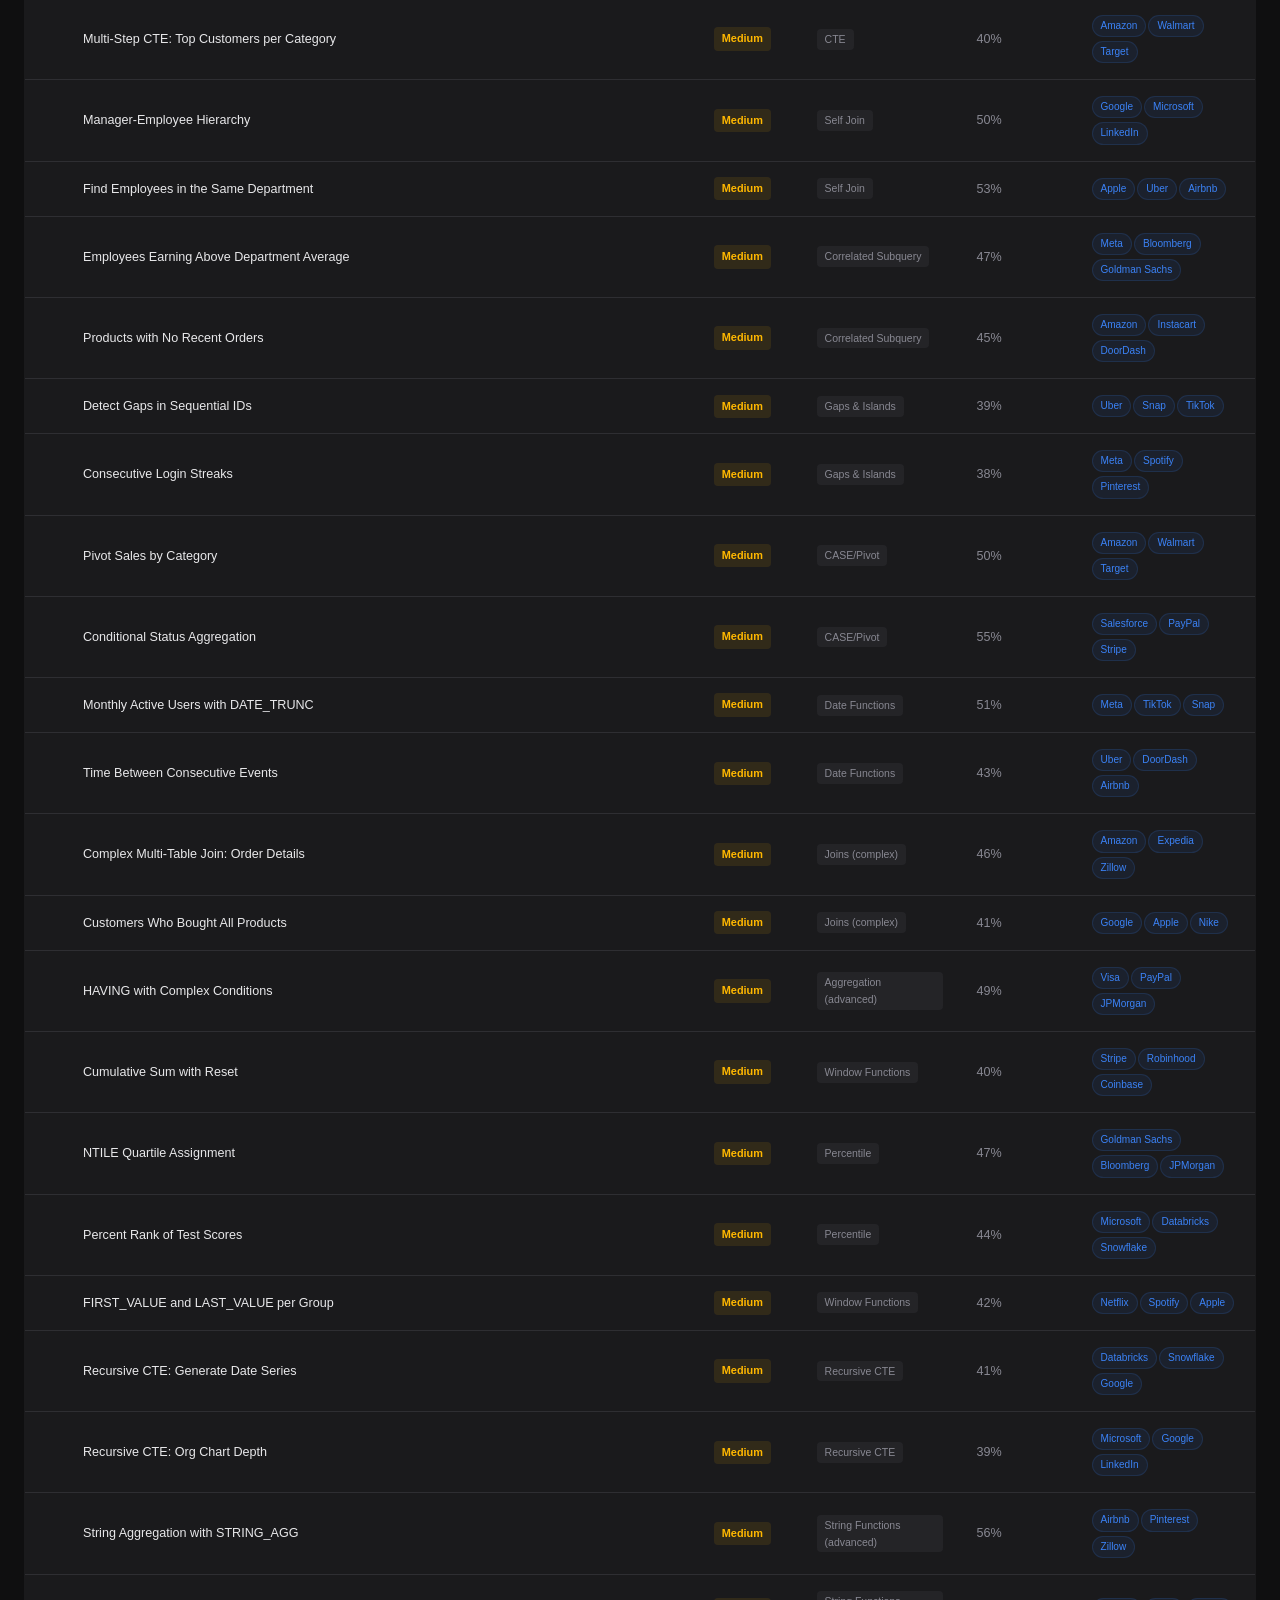
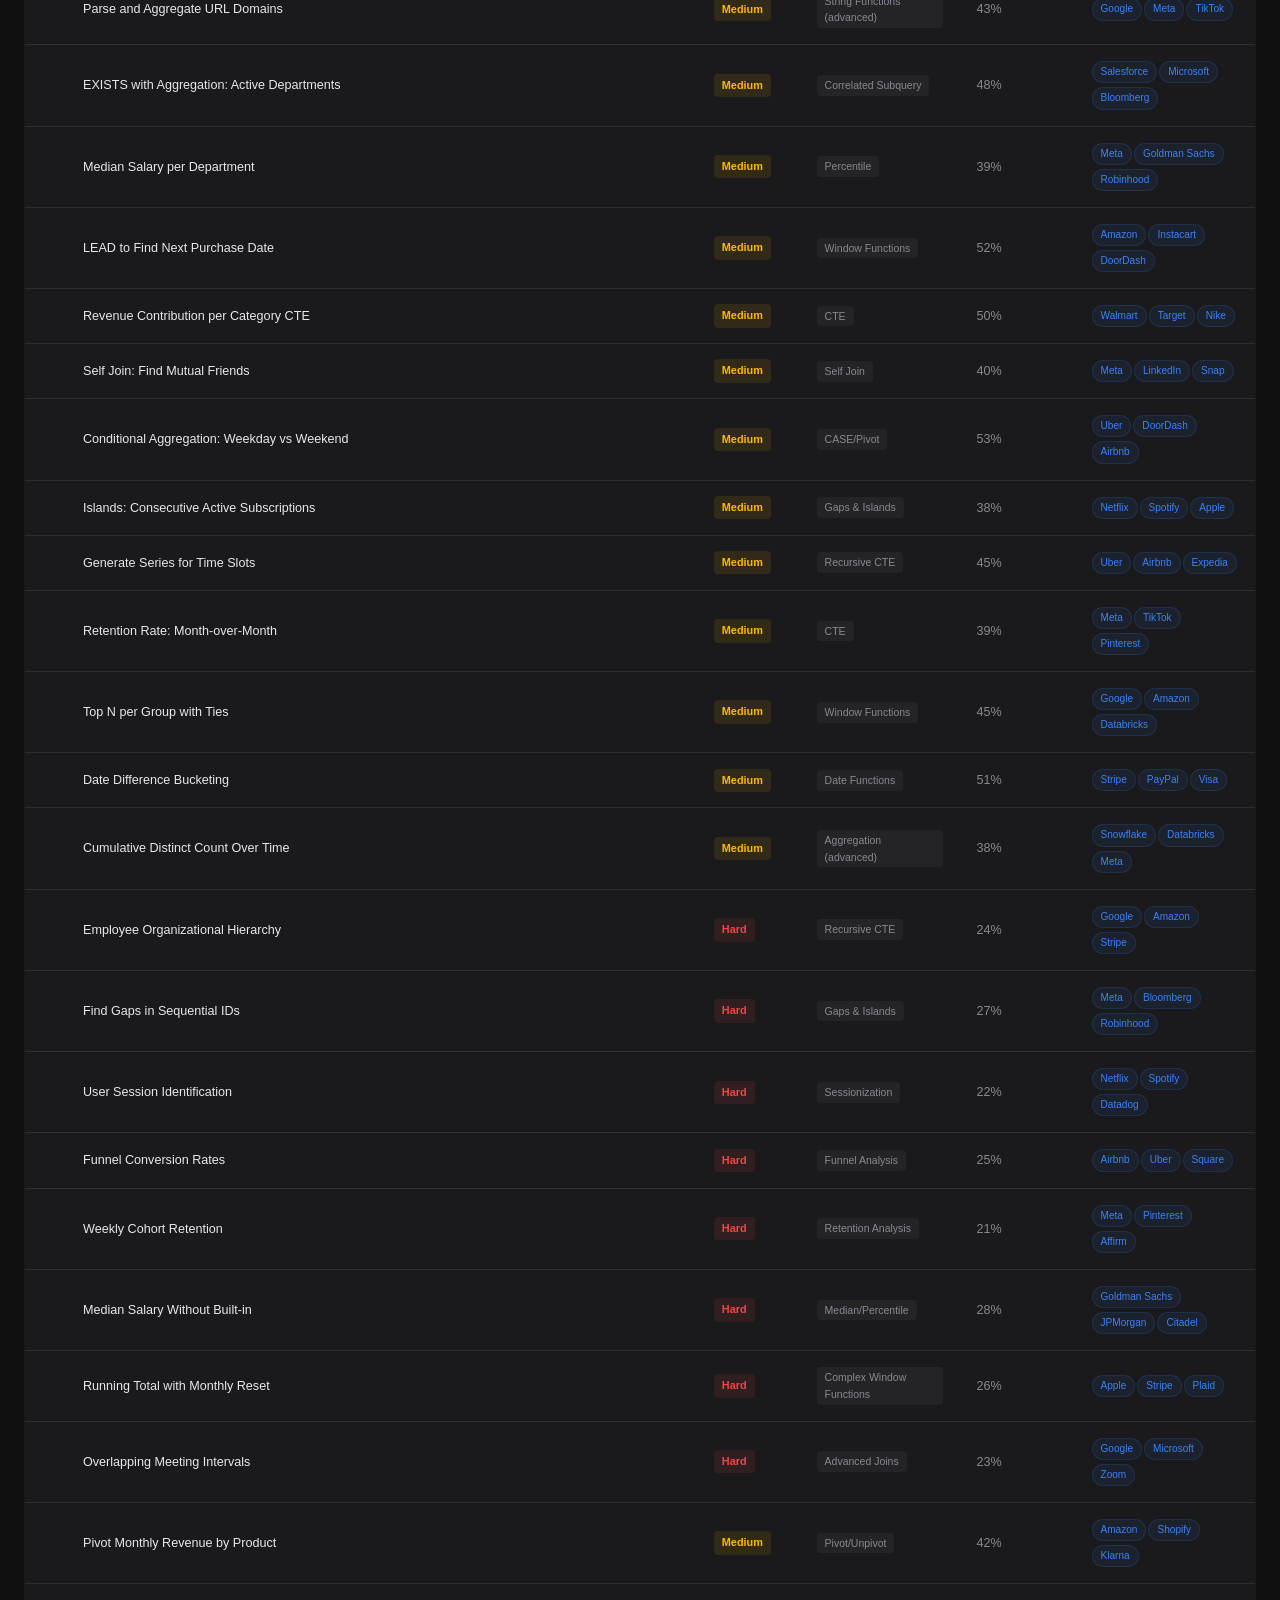
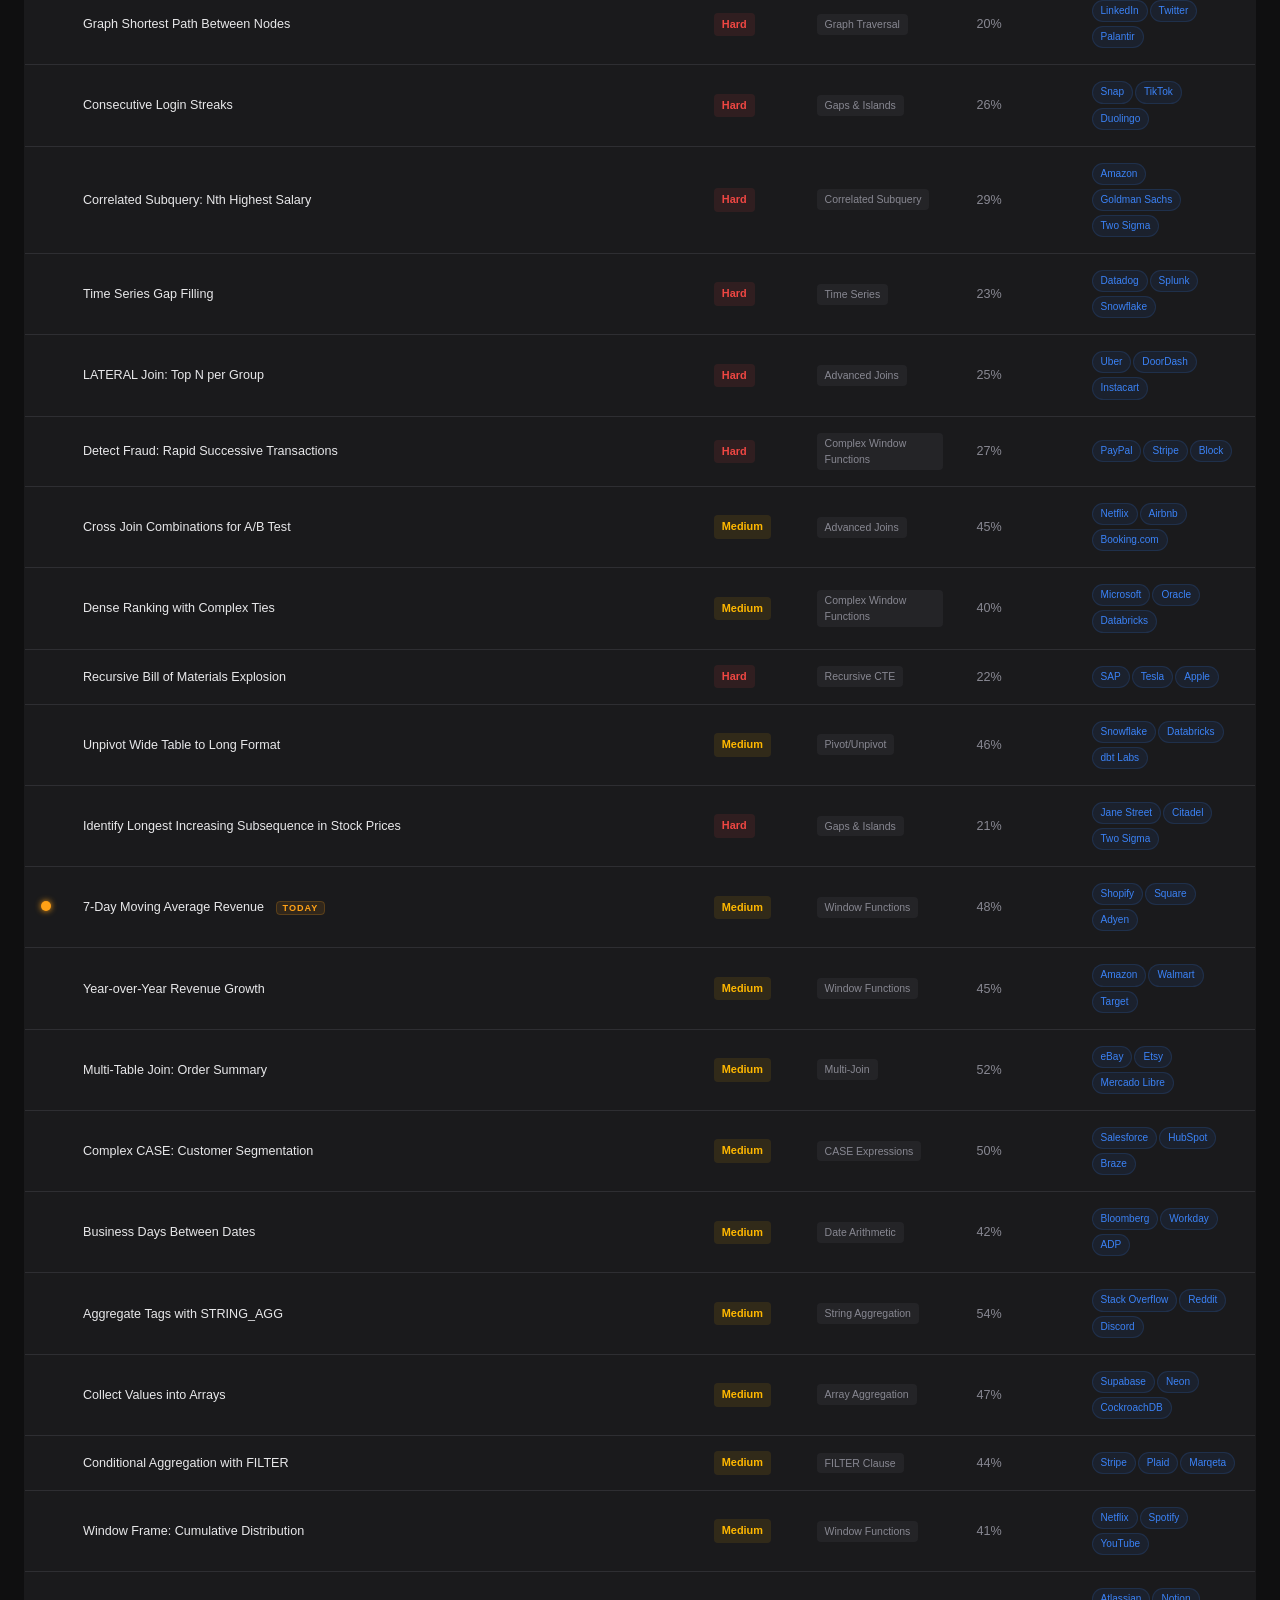
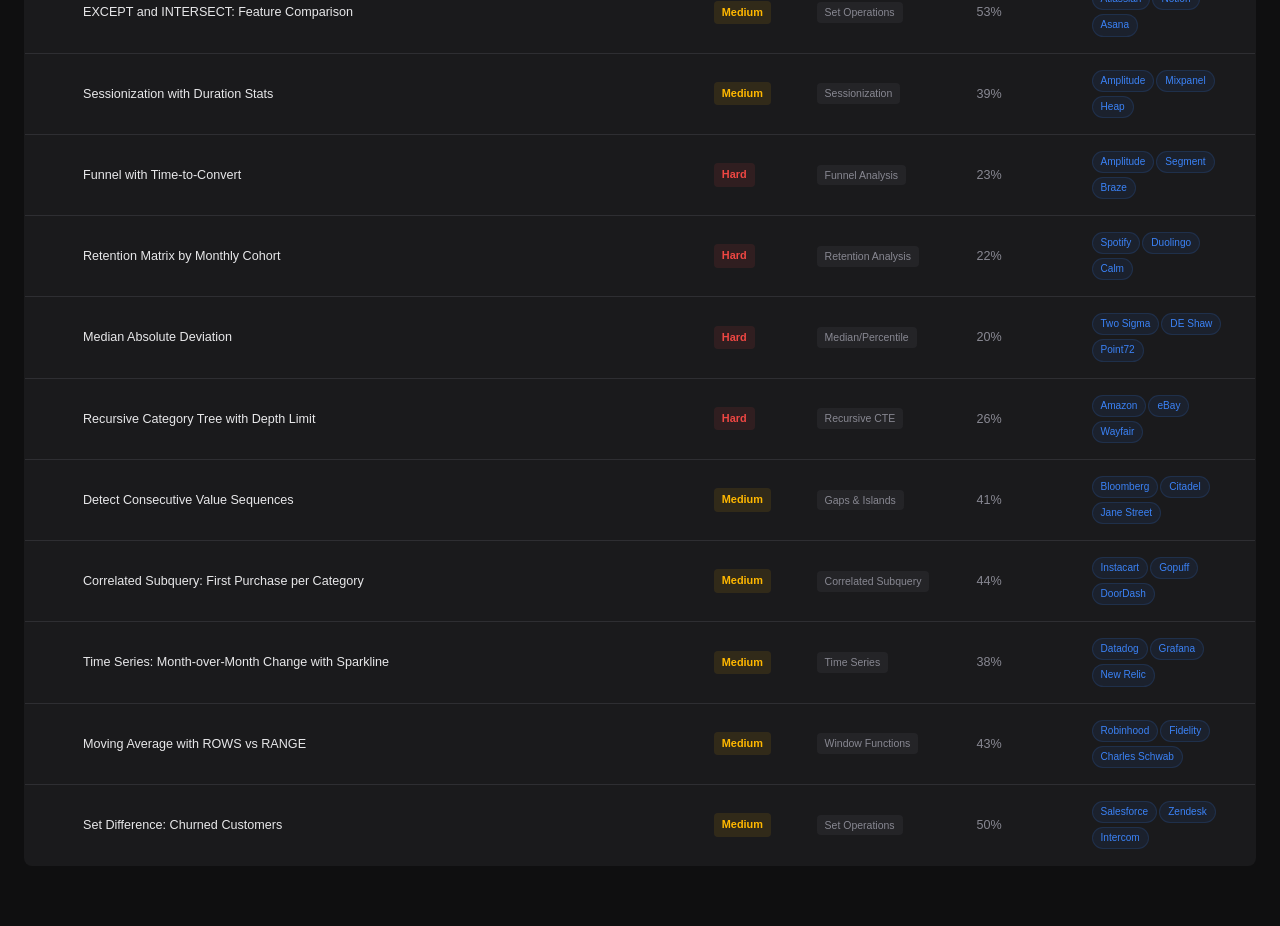
==== commit d4dba60b: "Reclassify difficulty levels, add Beginner tier - Added "Beginner" difficulty (blue badge) for truly" ====
--- a/index.html
+++ b/index.html
@@ -36,6 +36,7 @@
       <div class="filter-wrap">
         <select id="diffFilter" class="filter-select">
           <option value="">All Difficulties</option>
+          <option value="Beginner">Beginner</option>
           <option value="Easy">Easy</option>
           <option value="Medium">Medium</option>
           <option value="Hard">Hard</option>
--- a/style.css
+++ b/style.css
@@ -15,6 +15,7 @@
   --green:      #00b8a3;
   --yellow:     #ffb800;
   --red:        #ef4743;
+  --beginner:   #43b0f1;
   --easy:       #00b8a3;
   --medium:     #ffb800;
   --hard:       #ef4743;
@@ -262,9 +263,10 @@
   font-weight: 600;
 }
 
-.badge-easy   { color: var(--easy);   background: rgba(0,184,163,0.1);  }
-.badge-medium { color: var(--medium); background: rgba(255,184,0,0.1);  }
-.badge-hard   { color: var(--hard);   background: rgba(239,71,67,0.1);  }
+.badge-beginner { color: var(--beginner); background: rgba(67,176,241,0.1); }
+.badge-easy     { color: var(--easy);     background: rgba(0,184,163,0.1);  }
+.badge-medium   { color: var(--medium);   background: rgba(255,184,0,0.1);  }
+.badge-hard     { color: var(--hard);     background: rgba(239,71,67,0.1);  }
 
 .tag {
   display: inline-flex;
